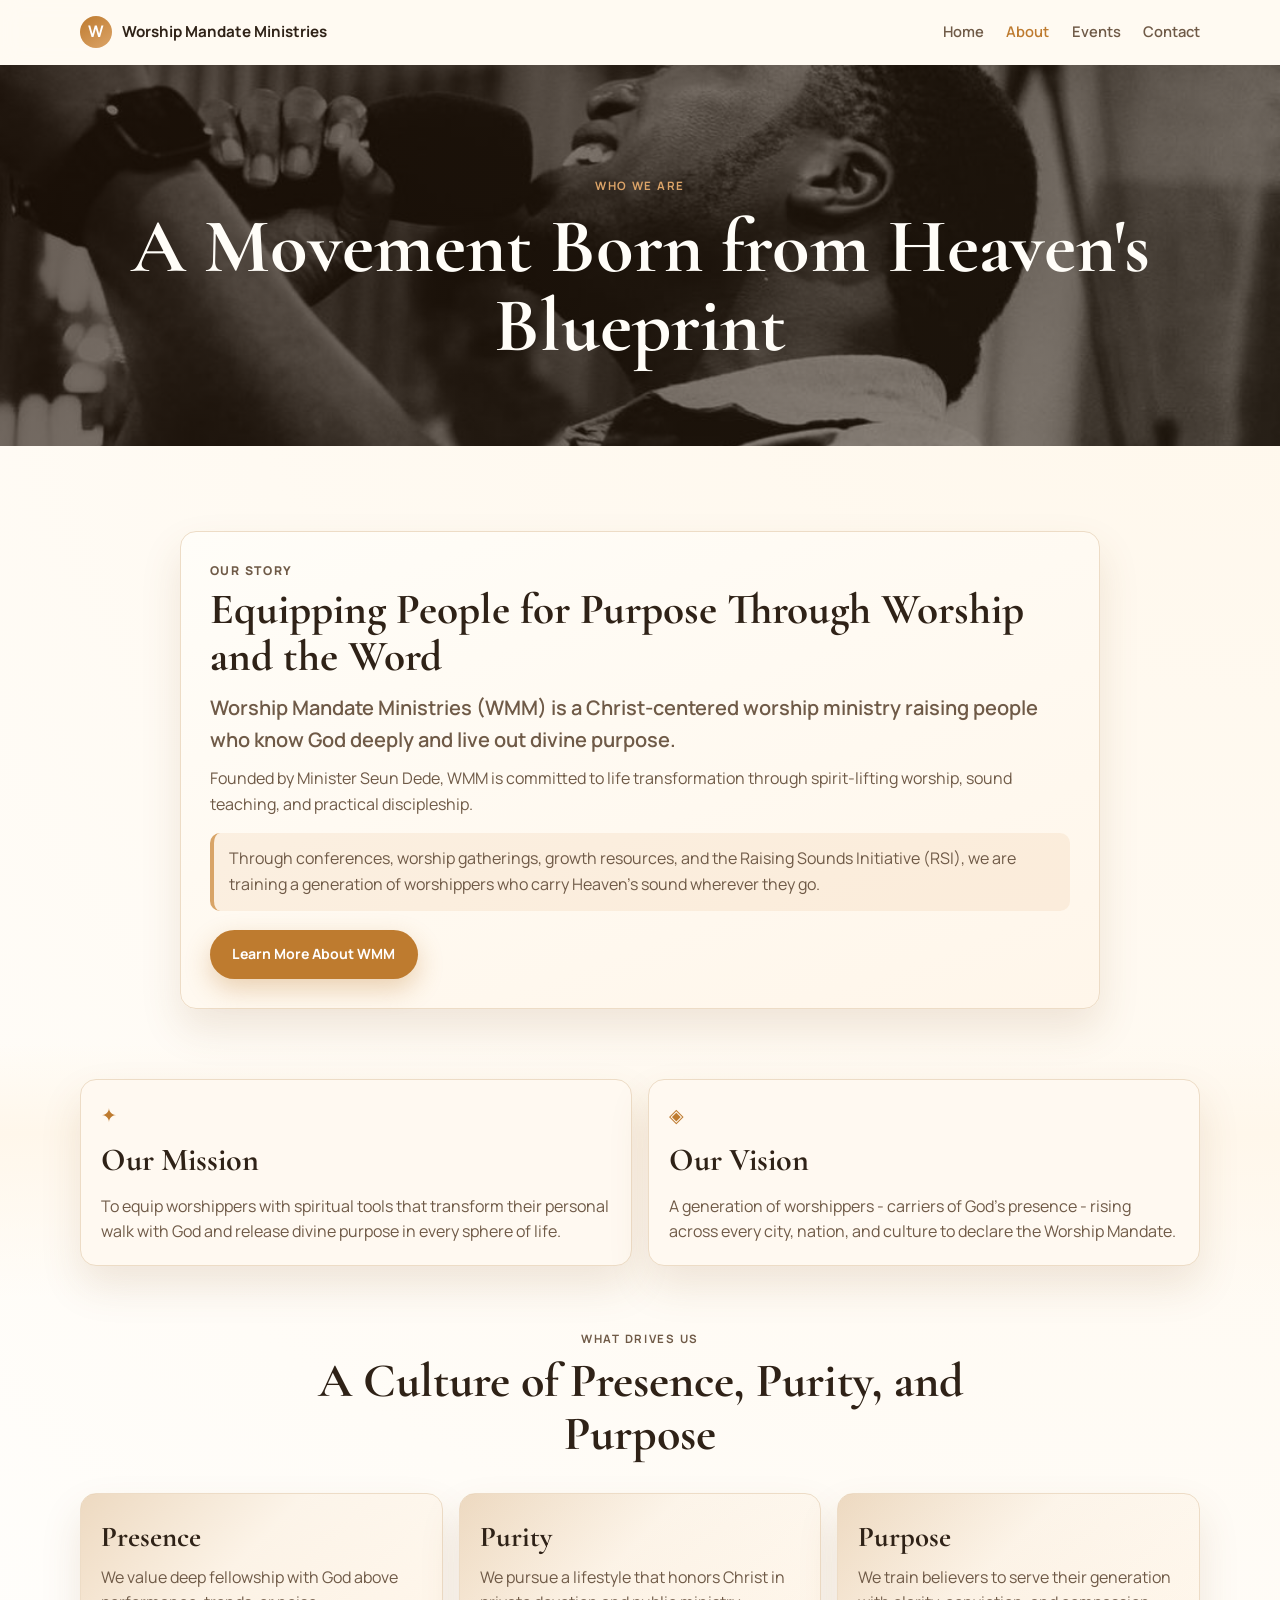
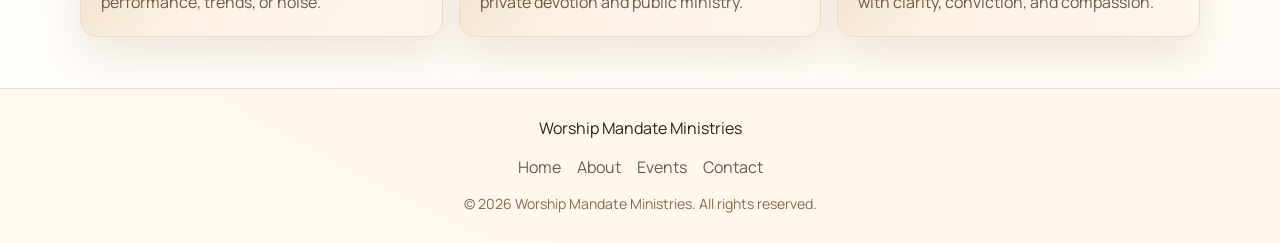
==== about.html @ 1155e60d "Refine homepage and about page content, layout, and responsiveness" ====
﻿<!DOCTYPE html>
<html lang="en">
<head>
  <meta charset="UTF-8" />
  <meta name="viewport" content="width=device-width, initial-scale=1.0" />
  <meta name="description" content="About Worship Mandate Ministries" />
  <title>Worship Mandate Ministries | About</title>
  <link rel="preconnect" href="https://fonts.googleapis.com" />
  <link rel="preconnect" href="https://fonts.gstatic.com" crossorigin />
  <link href="https://fonts.googleapis.com/css2?family=Cormorant+Garamond:wght@400;500;600;700&family=Manrope:wght@400;500;600;700&display=swap" rel="stylesheet" />
  <link rel="stylesheet" href="style.css" />
</head>
<body>
  <header class="site-header" id="site-header">
    <div class="container nav-wrap">
      <a href="index.html" class="brand" aria-label="Worship Mandate Ministries home">
        <span class="brand-mark">W</span>
        <span class="brand-text">Worship Mandate Ministries</span>
      </a>
      <button class="nav-toggle" id="nav-toggle" aria-label="Toggle navigation" aria-expanded="false" aria-controls="site-nav">
        <span></span><span></span><span></span>
      </button>
      <nav class="site-nav" id="site-nav" aria-label="Primary">
        <a href="index.html">Home</a>
        <a class="active" href="about.html">About</a>
        <a href="events.html">Events</a>
        <a href="contact.html">Contact</a>
      </nav>
    </div>
  </header>

  <main>
    <section class="page-hero page-hero-about">
      <div class="container reveal">
        <p class="section-kicker">Who We Are</p>
        <h1>A Movement Born from Heaven's Blueprint</h1>
      </div>
    </section>

    <section class="section about-intro">
      <div class="container about-grid">
        <div class="about-copy reveal">
          <p class="about-mini">Our Story</p>
          <h2>Equipping People for Purpose Through Worship and the Word</h2>
          <p class="about-lead">
            Worship Mandate Ministries (WMM) is a Christ-centered worship ministry raising people who know God deeply and live out divine purpose.
          </p>
          <p>
            Founded by Minister Seun Dede, WMM is committed to life transformation through spirit-lifting worship, sound teaching, and practical discipleship.
          </p>
          <p class="about-highlight">
            Through conferences, worship gatherings, growth resources, and the Raising Sounds Initiative (RSI), we are training a generation of worshippers who carry Heaven's sound wherever they go.
          </p>
          <a class="btn btn-primary" href="https://worshipmandateministries.blogspot.com/p/worship-mandate-ministries.html" target="_blank" rel="noopener">Learn More About WMM</a>
        </div>
      </div>
    </section>

    <section class="section soft-bg mission-wrap">
      <div class="container mission-vision-grid">
        <article class="mv-card reveal">
          <span class="icon-symbol">✦</span>
          <h2>Our Mission</h2>
          <p>To equip worshippers with spiritual tools that transform their personal walk with God and release divine purpose in every sphere of life.</p>
        </article>
        <article class="mv-card reveal">
          <span class="icon-symbol">◈</span>
          <h2>Our Vision</h2>
          <p>A generation of worshippers - carriers of God's presence - rising across every city, nation, and culture to declare the Worship Mandate.</p>
        </article>
      </div>
    </section>

    <section class="section drives-wrap">
      <div class="container section-head reveal">
        <p class="section-kicker">What Drives Us</p>
        <h2>A Culture of Presence, Purity, and Purpose</h2>
      </div>
      <div class="container pillars-grid">
        <article class="pillar-card reveal">
          <h3>Presence</h3>
          <p>We value deep fellowship with God above performance, trends, or noise.</p>
        </article>
        <article class="pillar-card reveal">
          <h3>Purity</h3>
          <p>We pursue a lifestyle that honors Christ in private devotion and public ministry.</p>
        </article>
        <article class="pillar-card reveal">
          <h3>Purpose</h3>
          <p>We train believers to serve their generation with clarity, conviction, and compassion.</p>
        </article>
      </div>
    </section>

  </main>

  <footer class="site-footer">
    <div class="container footer-wrap">
      <p>Worship Mandate Ministries</p>
      <nav aria-label="Footer links">
        <a href="index.html">Home</a>
        <a href="about.html">About</a>
        <a href="events.html">Events</a>
        <a href="contact.html">Contact</a>
      </nav>
      <p class="copyright">&copy; 2026 Worship Mandate Ministries. All rights reserved.</p>
    </div>
  </footer>

  <script src="script.js"></script>
</body>
</html>
---- style.css ----
:root {
  --bg: #fffaf2;
  --surface: #fff4e5;
  --surface-2: #fff9f1;
  --text: #2f2217;
  --muted: #6f5a47;
  --accent: #be7b2f;
  --accent-2: #dca468;
  --line: #eddcc6;
  --white: #ffffff;
  --serif: 'Cormorant Garamond', Georgia, serif;
  --sans: 'Manrope', 'Segoe UI', sans-serif;
  --radius: 16px;
  --shadow: 0 20px 40px rgba(128, 87, 39, 0.13);
}

* {
  box-sizing: border-box;
  margin: 0;
  padding: 0;
}

html {
  scroll-behavior: smooth;
}

body {
  font-family: var(--sans);
  color: var(--text);
  line-height: 1.6;
  background: radial-gradient(circle at top right, #fff7ea 0%, var(--bg) 50%, #fffefc 100%);
}

a {
  color: inherit;
  text-decoration: none;
}

img {
  display: block;
  width: 100%;
  height: auto;
}

.container {
  width: min(1120px, 92%);
  margin: 0 auto;
}

.section {
  padding: 5.3rem 0;
}

.site-header {
  position: sticky;
  top: 0;
  z-index: 30;
  background: rgba(255, 250, 242, 0.92);
  backdrop-filter: blur(10px);
  border-bottom: 1px solid transparent;
  transition: box-shadow 0.25s ease, border-color 0.25s ease;
}

.site-header.scrolled {
  border-color: var(--line);
  box-shadow: 0 8px 24px rgba(127, 85, 36, 0.1);
}

.nav-wrap {
  display: flex;
  align-items: center;
  justify-content: space-between;
  padding: 1rem 0;
}

.brand {
  display: flex;
  align-items: center;
  gap: 0.65rem;
}

.brand-mark {
  width: 2rem;
  height: 2rem;
  border-radius: 50%;
  display: grid;
  place-items: center;
  color: var(--white);
  font-weight: 700;
  background: linear-gradient(145deg, var(--accent), var(--accent-2));
}

.brand-text {
  font-size: 0.95rem;
  font-weight: 700;
}

.site-nav {
  display: flex;
  gap: 1.4rem;
}

.site-nav a {
  font-size: 0.92rem;
  font-weight: 600;
  color: var(--muted);
  transition: color 0.2s ease;
}

.site-nav a:hover,
.site-nav a:focus-visible,
.site-nav a.active {
  color: var(--accent);
}

.nav-toggle {
  display: none;
  flex-direction: column;
  gap: 0.25rem;
  border: none;
  background: none;
  cursor: pointer;
}

.nav-toggle span {
  width: 1.4rem;
  height: 2px;
  background: var(--text);
  transition: transform 0.25s ease, opacity 0.25s ease;
}

.hero {
  position: relative;
  min-height: 92vh;
  display: grid;
  place-items: center;
  overflow: hidden;
}

.hero-image {
  position: absolute;
  inset: 0;
  width: 100%;
  height: 100%;
  object-fit: cover;
}

.hero-overlay {
  position: absolute;
  inset: 0;
  background: linear-gradient(125deg, rgba(36, 22, 9, 0.58), rgba(64, 42, 18, 0.36));
}

.hero-content {
  position: relative;
  color: #fffaf3;
  text-align: center;
  max-width: 52rem;
}

.hero-kicker,
.section-kicker {
  text-transform: uppercase;
  letter-spacing: 0.15em;
  font-size: 0.72rem;
  font-weight: 700;
  color: var(--accent-2);
}

.hero h1,
.page-hero h1 {
  font-family: var(--serif);
  font-size: clamp(2.5rem, 6vw, 5rem);
  line-height: 1.04;
  margin: 0.7rem 0 1rem;
}

.hero-tagline {
  font-size: clamp(1rem, 2vw, 1.2rem);
  max-width: 44rem;
  margin: 0 auto;
}

.hero-actions {
  margin-top: 2rem;
  display: flex;
  justify-content: center;
  flex-wrap: wrap;
  gap: 0.85rem;
}

.btn {
  display: inline-flex;
  align-items: center;
  justify-content: center;
  border: none;
  border-radius: 999px;
  padding: 0.85rem 1.4rem;
  font-size: 0.88rem;
  font-weight: 700;
  cursor: pointer;
  transition: transform 0.2s ease, background-color 0.2s ease, box-shadow 0.2s ease;
}

.btn:hover,
.btn:focus-visible {
  transform: translateY(-1px);
}

.btn-primary {
  background: var(--accent);
  color: var(--white);
  box-shadow: 0 10px 26px rgba(190, 123, 47, 0.32);
}

.btn-primary:hover,
.btn-primary:focus-visible {
  background: #a9651f;
}

.btn-secondary {
  background: rgba(255, 255, 255, 0.18);
  border: 1px solid rgba(255, 255, 255, 0.52);
  color: var(--white);
}

.section-head {
  text-align: center;
  max-width: 44rem;
  margin: 0 auto 2rem;
}

.section-head h2,
.about-copy h2,
.contact-copy h2,
.cta-panel h2,
.mv-card h2,
.pillar-card h3,
.event-body h3 {
  font-family: var(--serif);
}

.section-head h2,
.about-copy h2,
.contact-copy h2,
.cta-panel h2 {
  font-size: clamp(2rem, 4vw, 3rem);
  line-height: 1.1;
  margin: 0.45rem 0 0.8rem;
}

.section-head p,
.about-copy p,
.contact-copy p,
.cta-panel p,
.pillar-card p,
.event-body p,
.mv-card p {
  color: var(--muted);
}

.about-grid,
.contact-grid {
  display: grid;
  gap: 2rem;
  align-items: center;
}

.about-grid {
  grid-template-columns: 1fr;
}

.contact-grid {
  grid-template-columns: 1fr 1.1fr;
}

.about-image img {
  min-height: 26rem;
  object-fit: cover;
  border-radius: var(--radius);
  box-shadow: var(--shadow);
}

.about-copy {
  background: linear-gradient(160deg, #fffdf8 0%, #fff6ea 100%);
  border: 1px solid var(--line);
  border-radius: var(--radius);
  box-shadow: var(--shadow);
  padding: clamp(1.1rem, 2.3vw, 1.8rem);
  max-width: 920px;
  margin: 0 auto;
}

.about-mini {
  text-transform: uppercase;
  letter-spacing: 0.14em;
  font-size: 0.76rem;
  font-weight: 800;
  color: var(--accent);
  margin-bottom: 0.35rem;
}

.about-copy h2 {
  font-size: clamp(2rem, 3.6vw, 2.7rem);
  line-height: 1.08;
  margin: 0.1rem 0 0.8rem;
}

.about-lead {
  font-size: clamp(1.09rem, 1.6vw, 1.25rem);
  font-weight: 600;
  color: #4f3927;
  margin-bottom: 0.65rem;
}

.about-highlight {
  margin: 0.95rem 0 1.15rem;
  padding: 0.85rem 0.95rem;
  border-left: 4px solid #d8a467;
  background: rgba(220, 164, 104, 0.13);
  border-radius: 10px;
  color: #5a4330;
}

.about-intro {
  padding-bottom: 2.2rem;
}

.mission-wrap {
  padding-top: 2.2rem;
  padding-bottom: 2rem;
}

.drives-wrap {
  padding-top: 2rem;
  padding-bottom: 2rem;
}

.mission-vision-grid,
.pillars-grid,
.event-grid {
  display: grid;
  gap: 1rem;
}

.mission-vision-grid {
  grid-template-columns: repeat(2, minmax(0, 1fr));
}

.pillars-grid {
  grid-template-columns: repeat(3, minmax(0, 1fr));
}

.event-grid {
  grid-template-columns: repeat(2, minmax(0, 1fr));
}

.mv-card,
.pillar-card,
.event-card,
.contact-form,
.cta-panel {
  background: var(--surface-2);
  border: 1px solid var(--line);
  border-radius: var(--radius);
  box-shadow: var(--shadow);
}

.mv-card,
.pillar-card,
.cta-panel {
  padding: 1.25rem;
}

.mv-card h2 {
  font-size: 2rem;
  margin: 0.2rem 0 0.5rem;
}

.icon-symbol {
  font-size: 1.2rem;
  color: var(--accent);
}

.pillar-card h3 {
  font-size: 1.8rem;
  margin-bottom: 0.3rem;
}

.pillar-card {
  position: relative;
  overflow: hidden;
  isolation: isolate;
  background: linear-gradient(165deg, #fffdf8 0%, #fff6ea 100%);
  transition: transform 0.28s ease, box-shadow 0.28s ease, border-color 0.28s ease;
}

.pillar-card::before {
  content: '';
  position: absolute;
  inset: -1px;
  border-radius: inherit;
  background: linear-gradient(135deg, rgba(190, 123, 47, 0.28), rgba(220, 164, 104, 0.08) 45%, rgba(255, 255, 255, 0));
  z-index: -2;
}

.pillar-card::after {
  content: '';
  position: absolute;
  top: -4.5rem;
  right: -3.5rem;
  width: 10rem;
  height: 10rem;
  border-radius: 50%;
  background: radial-gradient(circle, rgba(220, 164, 104, 0.25), rgba(220, 164, 104, 0));
  opacity: 0;
  transform: scale(0.8);
  transition: opacity 0.3s ease, transform 0.3s ease;
  pointer-events: none;
}

.pillar-card:hover,
.pillar-card:focus-within {
  transform: translateY(-8px);
  border-color: #dcb07b;
  box-shadow: 0 24px 44px rgba(128, 87, 39, 0.22);
}

.pillar-card:hover::after,
.pillar-card:focus-within::after {
  opacity: 1;
  transform: scale(1);
}

.pillar-card:hover h3,
.pillar-card:focus-within h3 {
  color: #7d4d1c;
}

.pillar-card p {
  transition: color 0.25s ease;
}

.pillar-card:hover p,
.pillar-card:focus-within p {
  color: #5f4732;
}

.event-card {
  overflow: hidden;
}

.event-card img {
  height: 14.5rem;
  object-fit: cover;
}

.event-body {
  padding: 1.15rem;
}

.event-body h3 {
  font-size: 1.8rem;
}

.event-body .meta {
  font-size: 0.9rem;
  color: #8f7357;
  margin: 0.3rem 0 0.6rem;
}

.event-body .btn {
  margin-top: 0.8rem;
}

.verse-band {
  position: relative;
  background: linear-gradient(90deg, #fff1da, #fff8eb, #fff1da);
  border-top: 1px solid var(--line);
  border-bottom: 1px solid var(--line);
  padding: 2.1rem 0;
  overflow: hidden;
}

.verse-band .container {
  position: relative;
  z-index: 1;
  width: 100%;
  max-width: none;
  margin: 0;
  padding: 0;
}

.verse-label {
  text-align: center;
  text-transform: uppercase;
  letter-spacing: 0.14em;
  font-size: 0.88rem;
  font-weight: 800;
  color: var(--accent);
  margin-bottom: 0.75rem;
}

.verse-stage {
  position: relative;
  width: 100%;
  margin: 0 auto;
  border-radius: 0;
  overflow: hidden;
  border-top: 1px solid #e7d3b5;
  border-bottom: 1px solid #e7d3b5;
  border-left: none;
  border-right: none;
  box-shadow: none;
}

.verse-stage::after {
  content: '';
  position: absolute;
  inset: 0;
  z-index: 1;
  background: linear-gradient(180deg, rgba(41, 25, 8, 0.08) 0%, rgba(41, 25, 8, 0.28) 50%, rgba(41, 25, 8, 0.12) 100%);
  pointer-events: none;
}

.verse-bible {
  position: relative;
  z-index: 0;
  display: block;
  width: 100%;
  min-height: 19rem;
  height: clamp(19rem, 34vw, 24rem);
  max-height: 24rem;
  object-fit: cover;
  object-position: center bottom;
  filter: saturate(96%) contrast(101%);
}

.verse-overlay {
  position: absolute;
  inset: 0;
  z-index: 2;
  display: grid;
  align-content: center;
  justify-items: center;
  text-align: center;
  padding: clamp(1rem, 2.2vw, 1.7rem);
}

.verse-text {
  max-width: 44rem;
  font-family: var(--serif);
  font-size: clamp(1.3rem, 2.4vw, 2.15rem);
  line-height: 1.25;
  color: #fffdf7;
  text-shadow: 0 8px 22px rgba(10, 5, 2, 0.7);
}

.verse-reflection {
  max-width: 44rem;
  margin-top: 0.15rem;
  font-family: var(--serif);
  font-size: clamp(0.82rem, 1.35vw, 1.2rem);
  line-height: 1.2;
  color: rgba(255, 240, 219, 0.28);
  transform: scaleY(-1);
  filter: blur(0.45px);
  mask-image: linear-gradient(to bottom, rgba(0, 0, 0, 0.42), rgba(0, 0, 0, 0));
}

.verse-band cite {
  display: inline-block;
  margin-top: 0.55rem;
  text-transform: uppercase;
  font-size: clamp(1.25rem, 2.4vw, 1.8rem);
  font-weight: 700;
  letter-spacing: 0.12em;
  color: #ffd9a6;
  font-style: normal;
  text-shadow: 0 8px 22px rgba(25, 15, 5, 0.62);
}

.soft-bg {
  background: linear-gradient(180deg, transparent, #fff7eb 35%, transparent);
}

.cta-panel-wrap {
  padding-top: 2rem;
}

.cta-panel {
  text-align: center;
}

.page-hero {
  padding: 7rem 0 4rem;
  text-align: center;
  color: #fffdf8;
  background-size: cover;
  background-position: center;
  position: relative;
  isolation: isolate;
}

.page-hero::before {
  content: '';
  position: absolute;
  inset: 0;
  background: linear-gradient(120deg, rgba(37, 21, 8, 0.62), rgba(61, 42, 21, 0.4));
  z-index: -1;
}

.page-hero-about {
  background-image: url('/images/seundede3.jpg');
}

.page-hero-events {
  background-image: url('/images/event-1.jpg');
}

.page-hero-contact {
  background-image: url('/images/event-2.jpg');
}

.socials {
  margin-top: 1.3rem;
  display: flex;
  gap: 0.6rem;
  flex-wrap: wrap;
}

.socials a {
  border: 1px solid var(--line);
  border-radius: 999px;
  background: #fffaf1;
  padding: 0.55rem 0.9rem;
  font-size: 0.86rem;
  color: var(--muted);
}

.contact-form {
  padding: 1.3rem;
  display: grid;
  gap: 0.5rem;
}

.contact-form label {
  font-size: 0.85rem;
  font-weight: 600;
}

.contact-form input,
.contact-form textarea {
  border: 1px solid #e9d8be;
  border-radius: 10px;
  padding: 0.75rem 0.85rem;
  font-family: var(--sans);
  font-size: 0.95rem;
  color: var(--text);
  background: #fffefb;
}

.contact-form input:focus,
.contact-form textarea:focus {
  outline: 2px solid rgba(190, 123, 47, 0.24);
  border-color: var(--accent-2);
}

.form-status {
  min-height: 1.3rem;
  color: var(--accent);
  font-size: 0.88rem;
}

.site-footer {
  margin-top: 1.2rem;
  border-top: 1px solid var(--line);
  background: rgba(255, 246, 232, 0.75);
  padding: 1.7rem 0;
}

.footer-wrap {
  text-align: center;
  display: grid;
  gap: 0.8rem;
  justify-items: center;
}

.footer-wrap nav {
  display: flex;
  gap: 1rem;
  color: var(--muted);
}

.copyright {
  color: #8a6b4b;
  font-size: 0.88rem;
}

.reveal {
  opacity: 0;
  transform: translateY(16px);
  transition: opacity 0.65s ease, transform 0.65s ease;
}

.reveal.visible {
  opacity: 1;
  transform: translateY(0);
}

@media (max-width: 920px) {
  .about-grid,
  .contact-grid,
  .mission-vision-grid,
  .pillars-grid,
  .event-grid {
    grid-template-columns: 1fr;
  }

  .about-image img {
    min-height: 21rem;
  }
}

@media (max-width: 760px) {
  .nav-toggle {
    display: flex;
  }

  .site-nav {
    position: fixed;
    right: 4%;
    top: 4.25rem;
    width: min(19rem, 92vw);
    background: #fffbf1;
    border: 1px solid var(--line);
    border-radius: 14px;
    box-shadow: 0 20px 34px rgba(118, 77, 31, 0.16);
    padding: 0.8rem;
    display: grid;
    gap: 0.35rem;
    opacity: 0;
    transform: scale(0.98);
    pointer-events: none;
    transition: opacity 0.25s ease, transform 0.25s ease;
  }

  .site-nav.open {
    opacity: 1;
    transform: scale(1);
    pointer-events: auto;
  }

  .site-nav a {
    padding: 0.65rem;
    border-radius: 8px;
  }

  .site-nav a:hover,
  .site-nav a:focus-visible {
    background: #fff2dd;
  }

  .hero {
    min-height: 84svh;
    padding: 5.5rem 0 2.3rem;
  }

  .hero-image {
    object-position: center 26%;
  }

  .hero-overlay {
    background: linear-gradient(145deg, rgba(30, 18, 7, 0.7), rgba(55, 36, 15, 0.42));
  }

  .hero-content {
    max-width: 100%;
  }

  .hero h1 {
    font-size: clamp(2.05rem, 9vw, 2.7rem);
    line-height: 1.08;
  }

  .hero-tagline {
    font-size: clamp(1rem, 4.4vw, 1.15rem);
  }

  .hero-actions {
    flex-direction: column;
    align-items: stretch;
    gap: 0.65rem;
    margin-top: 1.35rem;
  }

  .hero-actions .btn {
    width: 100%;
  }

  .verse-bible {
    min-height: 15rem;
    height: 15rem;
    max-height: 15rem;
  }

  .verse-text {
    font-size: clamp(1rem, 4.8vw, 1.35rem);
  }

  .verse-reflection {
    font-size: clamp(0.75rem, 3.4vw, 0.95rem);
  }

  .verse-band cite {
    font-size: clamp(1rem, 4.2vw, 1.3rem);
  }

  .about-intro {
    padding-bottom: 1.3rem;
  }

  .mission-wrap {
    padding-top: 1.3rem;
    padding-bottom: 1.1rem;
  }

  .drives-wrap {
    padding-top: 1.1rem;
    padding-bottom: 1rem;
  }
}
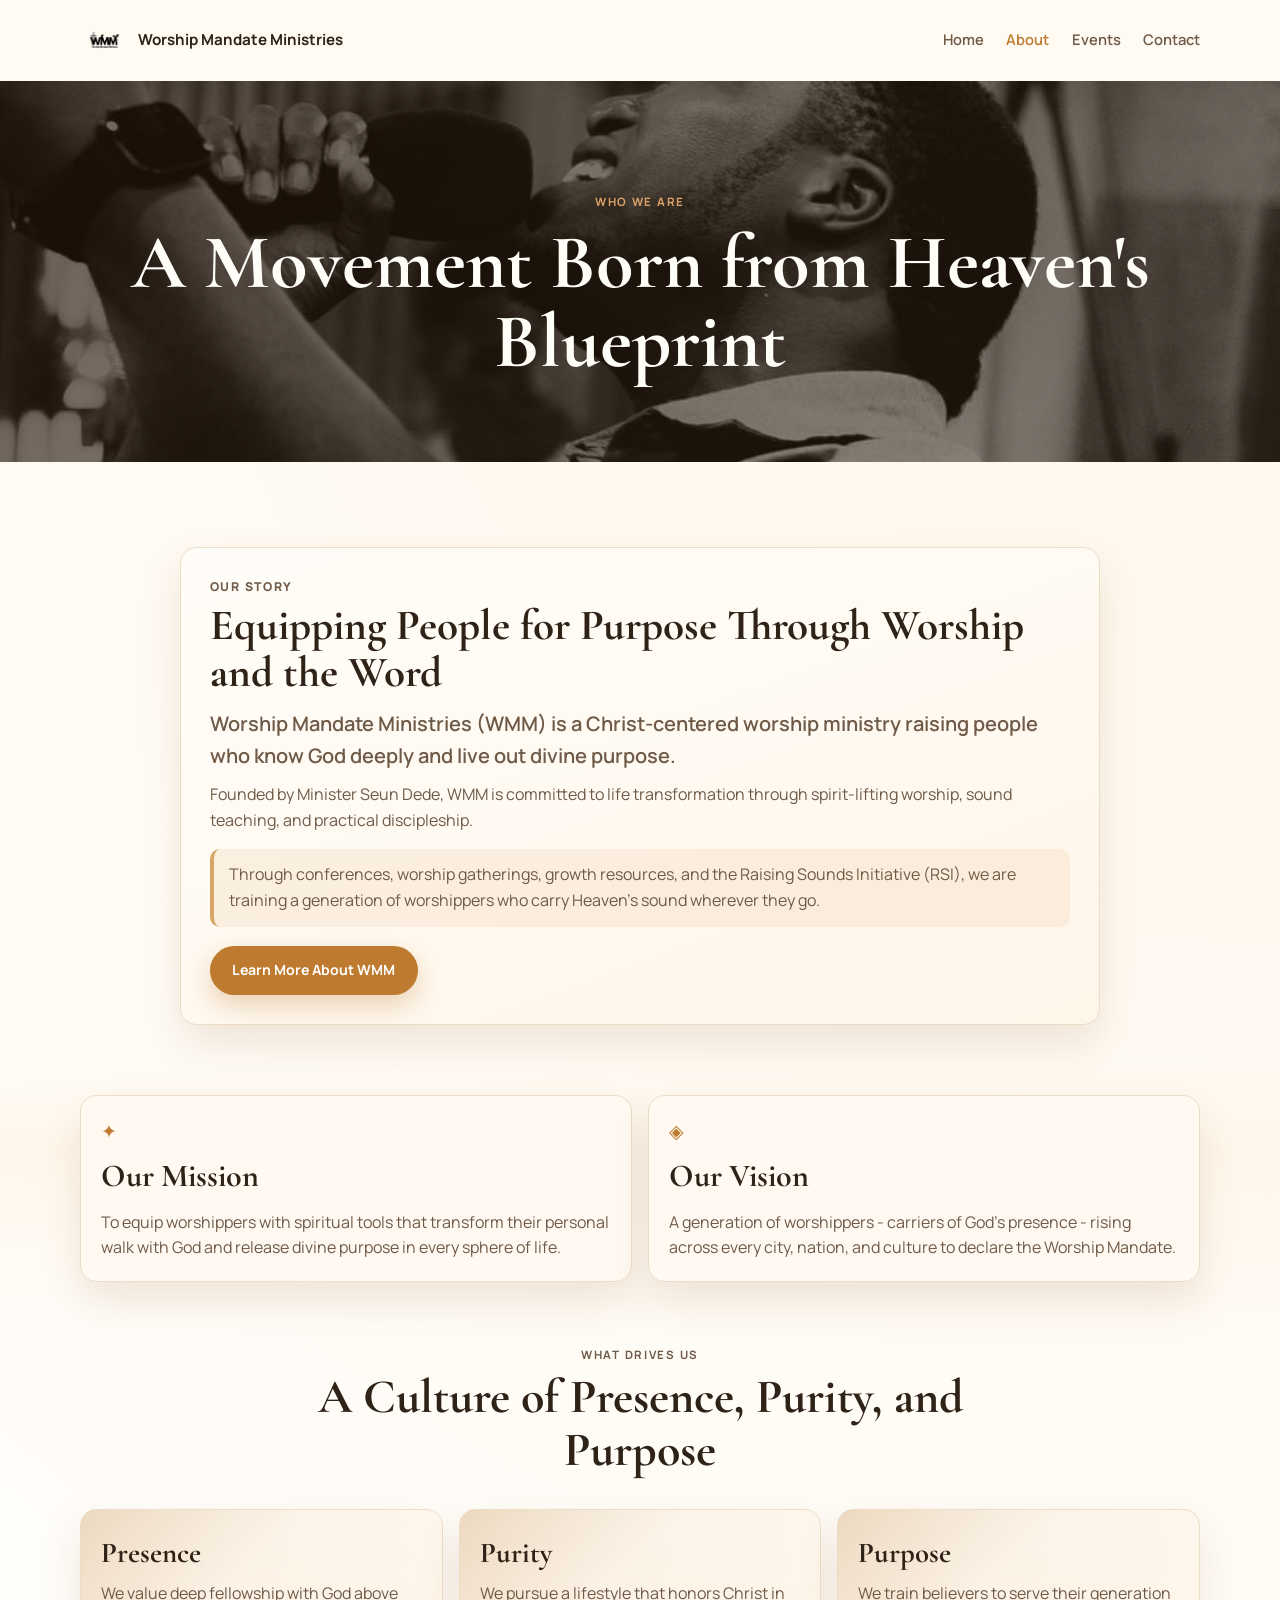
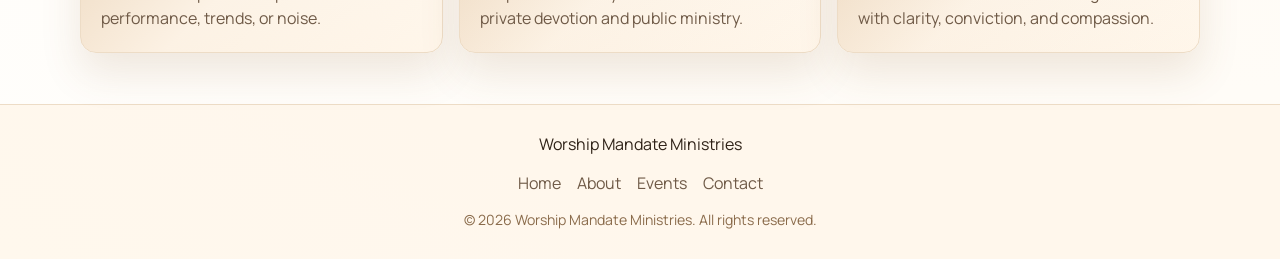
==== commit 404ca79b: "Refresh site content and event media" ====
--- a/about.html
+++ b/about.html
@@ -14,7 +14,7 @@
   <header class="site-header" id="site-header">
     <div class="container nav-wrap">
       <a href="index.html" class="brand" aria-label="Worship Mandate Ministries home">
-        <span class="brand-mark">W</span>
+        <img src="images/wmmlogo-removebg-preview.png" alt="Worship Mandate Ministries Logo" class="brand-mark">
         <span class="brand-text">Worship Mandate Ministries</span>
       </a>
       <button class="nav-toggle" id="nav-toggle" aria-label="Toggle navigation" aria-expanded="false" aria-controls="site-nav">
--- a/style.css
+++ b/style.css
@@ -80,14 +80,9 @@
 }
 
 .brand-mark {
-  width: 2rem;
-  height: 2rem;
+  width: 3rem;
+  height: 3rem;
   border-radius: 50%;
-  display: grid;
-  place-items: center;
-  color: var(--white);
-  font-weight: 700;
-  background: linear-gradient(145deg, var(--accent), var(--accent-2));
 }
 
 .brand-text {
@@ -352,7 +347,7 @@
 }
 
 .event-grid {
-  grid-template-columns: repeat(2, minmax(0, 1fr));
+  grid-template-columns: repeat(3, minmax(0, 1fr));
 }
 
 .mv-card,
@@ -450,17 +445,65 @@
   overflow: hidden;
 }
 
-.event-card img {
-  height: 14.5rem;
+.event-card > img {
+  height: 18rem;
   object-fit: cover;
+}
+
+.flyer-grid {
+  gap: 1.35rem;
+}
+
+.flyer-card {
+  background: linear-gradient(180deg, #fffdf8 0%, #fff7ec 100%);
+  transition: transform 0.25s ease, box-shadow 0.25s ease, border-color 0.25s ease;
+}
+
+.flyer-card:hover,
+.flyer-card:focus-within {
+  transform: translateY(-8px);
+  border-color: #ddb07b;
+  box-shadow: 0 26px 42px rgba(128, 87, 39, 0.2);
+}
+
+.flyer-card img {
+  width: 100%;
+  height: 100%;
+  max-width: 100%;
+  max-height: 100%;
+  object-fit: contain;
+  object-position: center;
+}
+
+.flyer-media {
+  aspect-ratio: 4 / 5;
+  background: linear-gradient(180deg, #f8efe2 0%, #fffaf2 100%);
+  display: flex;
+  align-items: center;
+  justify-content: center;
+  padding: 0.4rem;
+}
+
+.flyer-media img {
+  border-bottom: 1px solid rgba(221, 192, 154, 0.45);
 }
 
 .event-body {
   padding: 1.15rem;
 }
 
+.event-label {
+  text-transform: uppercase;
+  letter-spacing: 0.14em;
+  font-size: 0.72rem;
+  font-weight: 800;
+  color: var(--accent);
+  margin-bottom: 0.35rem;
+}
+
 .event-body h3 {
   font-size: 1.8rem;
+  line-height: 1.05;
 }
 
 .event-body .meta {
@@ -615,7 +658,7 @@
 }
 
 .page-hero-events {
-  background-image: url('/images/event-1.jpg');
+  background-image: url('/images/seun\ dede.jpg');
 }
 
 .page-hero-contact {
@@ -712,9 +755,12 @@
   .about-grid,
   .contact-grid,
   .mission-vision-grid,
-  .pillars-grid,
+  .pillars-grid {
+    grid-template-columns: 1fr;
+  }
+
   .event-grid {
-    grid-template-columns: 1fr;
+    grid-template-columns: repeat(2, minmax(0, 1fr));
   }
 
   .about-image img {
@@ -829,4 +875,16 @@
     padding-top: 1.1rem;
     padding-bottom: 1rem;
   }
-}
+
+  .event-grid {
+    grid-template-columns: 1fr;
+  }
+
+  .event-card > img {
+    height: 16rem;
+  }
+
+  .flyer-media {
+    aspect-ratio: 4 / 5;
+  }
+}
